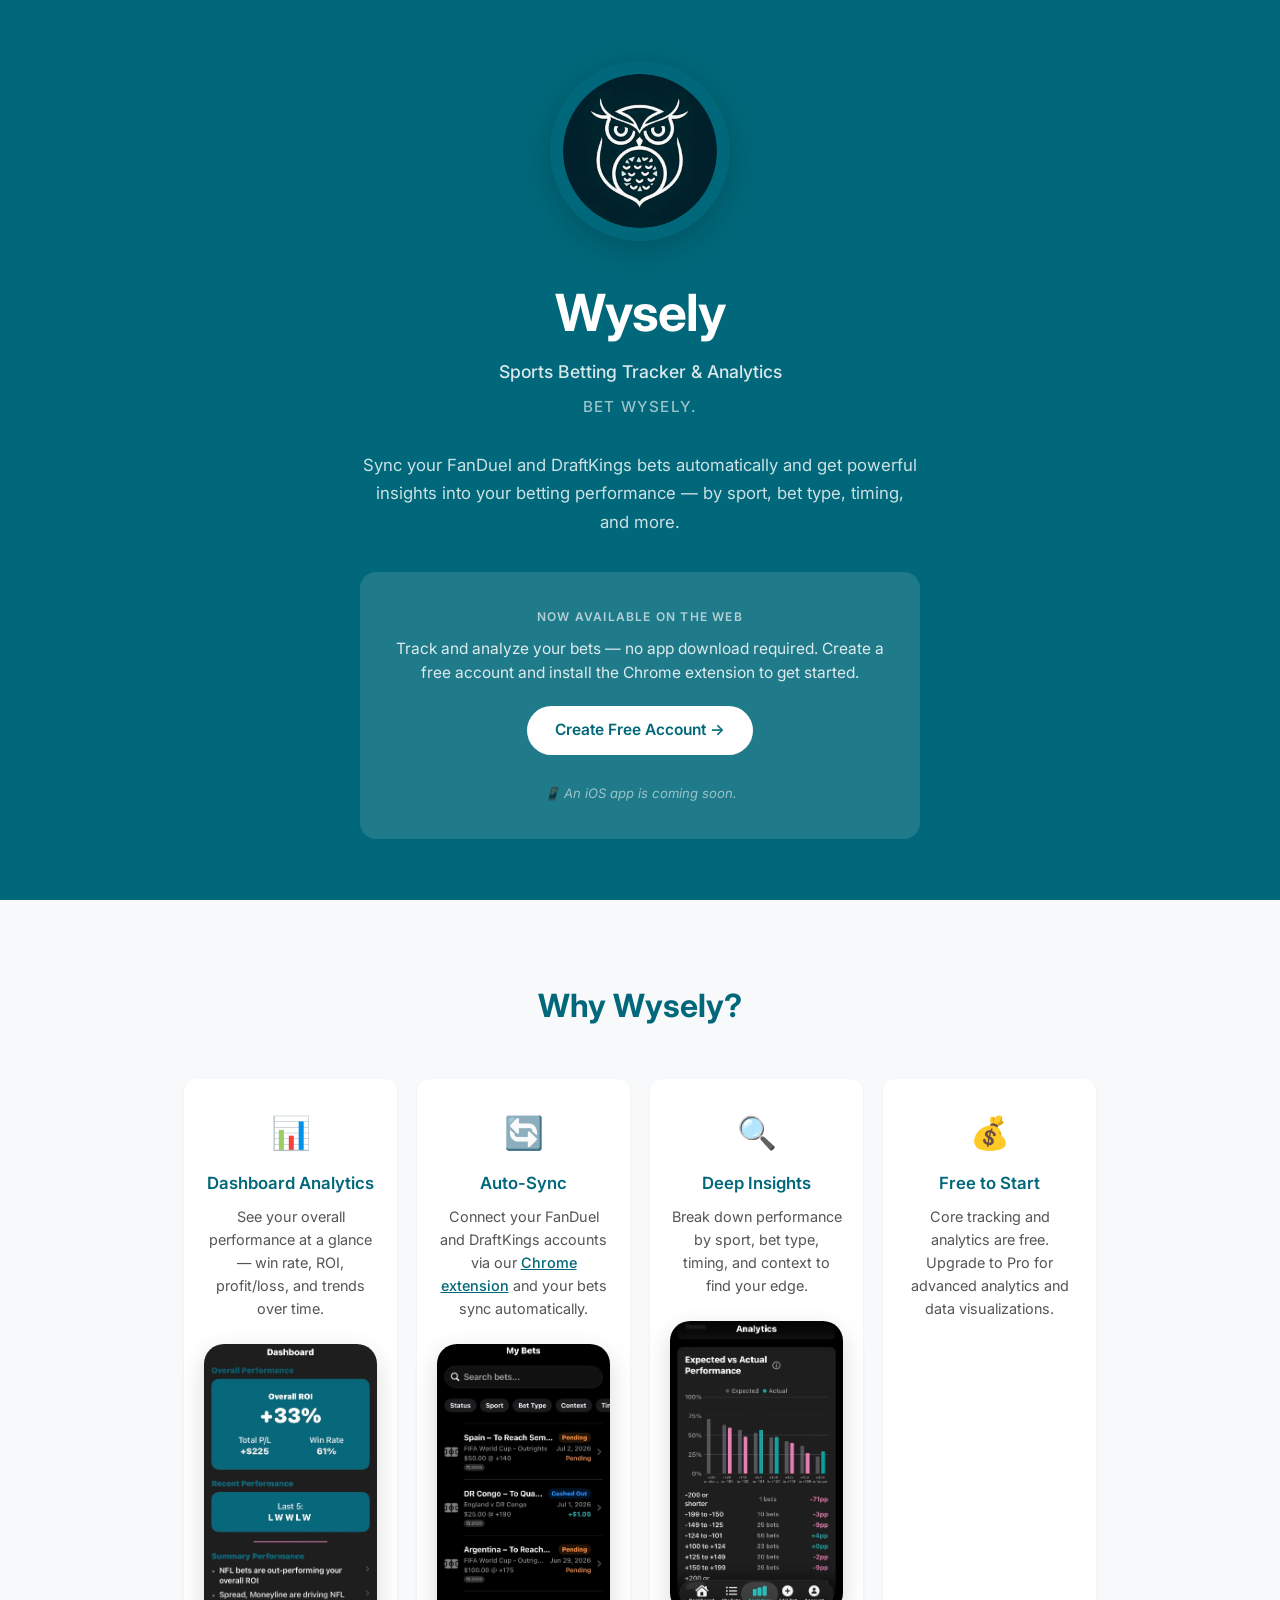
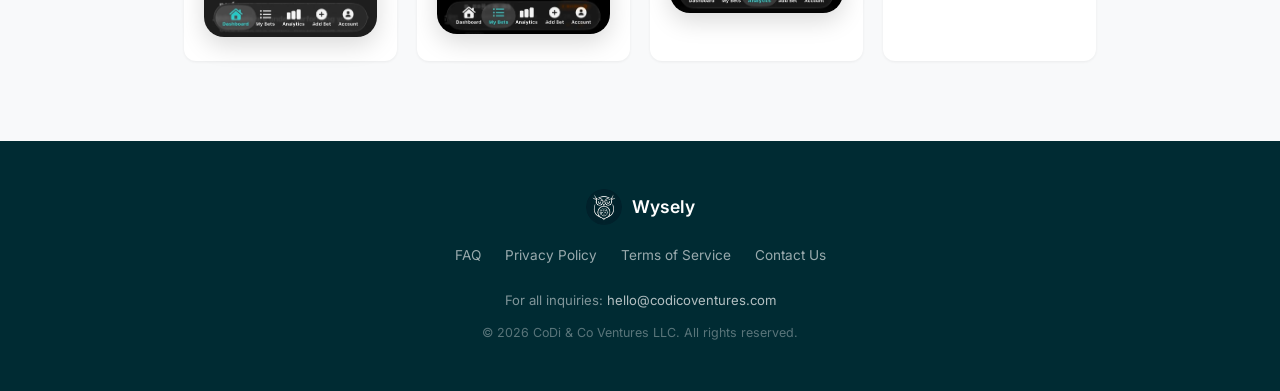
==== index.html @ b19c9637 "Restructure feature cards to 4-column layout with screenshots inside Cards now run in a single row; " ====
<!DOCTYPE html>
<html lang="en">
<head>
  <meta charset="UTF-8">
  <meta name="viewport" content="width=device-width, initial-scale=1.0">
  <title>Wysely — Sports Betting Tracker & Analytics | FanDuel & DraftKings</title>
  <meta name="description" content="Wysely is a free sports betting tracker that syncs your FanDuel and DraftKings bets automatically. Track your ROI, win rate, and profit/loss across every sport and bet type.">
  <meta property="og:title" content="Wysely — Sports Betting Tracker & Analytics" />
  <meta property="og:description" content="Sync your FanDuel and DraftKings bets automatically. Track ROI, win rate, and profit/loss by sport, bet type, and more. Free to start." />
  <meta property="og:image" content="https://wyse-ly.com/assets/wysely-logo.png" />
  <meta property="og:url" content="https://wyse-ly.com" />
  <meta property="og:type" content="website" />
  <meta name="twitter:card" content="summary" />
  <meta name="twitter:title" content="Wysely — Sports Betting Tracker & Analytics" />
  <meta name="twitter:description" content="Sync your FanDuel and DraftKings bets automatically. Track ROI, win rate, and profit/loss. Free to start." />
  <link rel="canonical" href="https://wyse-ly.com/" />
  <link rel="sitemap" type="application/xml" href="/sitemap.xml" />
  <meta name="google-site-verification" content="86moLbyBfmoHZeseK3EmsTFVBHVBsqtJ18O_BdA065E" />
  <link rel="stylesheet" href="styles.css">
  <link rel="icon" type="image/png" href="assets/wysely-logo.png">
  <link rel="preconnect" href="https://fonts.googleapis.com">
  <link rel="preconnect" href="https://fonts.gstatic.com" crossorigin>
  <link href="https://fonts.googleapis.com/css2?family=Inter:wght@400;500;600;700&display=swap" rel="stylesheet">
</head>
<body>

  <!-- Hero Section -->
  <section class="hero">
    <div class="hero-content">
      <img src="assets/wysely-logo.png" alt="Wysely Logo" class="logo">
      <h1>Wysely</h1>
      <p class="subtitle">Sports Betting Tracker & Analytics</p>
      <p class="tagline">Bet Wysely.</p>

      <p class="description">
        Sync your FanDuel and DraftKings bets automatically and get powerful insights
        into your betting performance — by sport, bet type, timing, and more.
      </p>

      <div class="hero-cta-block">
        <p class="hero-cta-eyebrow">Now Available on the Web</p>
        <p class="hero-cta-desc">Track and analyze your bets — no app download required. Create a free account and install the Chrome extension to get started.</p>
        <a href="https://app.wyse-ly.com/signup" class="hero-cta-btn">Create Free Account →</a>
        <p class="hero-ios-text">&#x1F4F1; An iOS app is coming soon.</p>
      </div>
    </div>
  </section>

  <!-- Features Section -->
  <section class="features">
    <div class="container">
      <h2>Why Wysely?</h2>
      <div class="features-grid">
        <div class="feature-card">
          <div class="feature-icon">&#x1F4CA;</div>
          <h3>Dashboard Analytics</h3>
          <p>See your overall performance at a glance — win rate, ROI, profit/loss, and trends over time.</p>
          <img src="assets/screenshot-dashboard.webp" alt="Wysely Dashboard showing Overall ROI, Total P/L, Win Rate, and Summary Performance insights" loading="lazy" class="feature-screenshot" />
        </div>
        <div class="feature-card">
          <div class="feature-icon">&#x1F504;</div>
          <h3>Auto-Sync</h3>
          <p>Connect your FanDuel and DraftKings accounts via our <a href="install.html" style="color: #00687A; font-weight: 500;">Chrome extension</a> and your bets sync automatically.</p>
          <img src="assets/screenshot-my-bets.webp" alt="Wysely My Bets view showing synced bets with status, odds, sport, and profit/loss" loading="lazy" class="feature-screenshot" />
        </div>
        <div class="feature-card">
          <div class="feature-icon">&#x1F50D;</div>
          <h3>Deep Insights</h3>
          <p>Break down performance by sport, bet type, timing, and context to find your edge.</p>
          <img src="assets/screenshot-analytics.webp" alt="Wysely Analytics showing Expected vs Actual Performance chart broken down by odds range" loading="lazy" class="feature-screenshot" />
        </div>
        <div class="feature-card">
          <div class="feature-icon">&#x1F4B0;</div>
          <h3>Free to Start</h3>
          <p>Core tracking and analytics are free. Upgrade to Pro for advanced analytics and data visualizations.</p>
        </div>
      </div>
    </div>
  </section>

  <!-- Footer -->
  <footer>
    <div class="container">
      <div class="footer-content">
        <div class="footer-brand">
          <img src="assets/wysely-logo.png" alt="Wysely" class="footer-logo">
          <span class="footer-name">Wysely</span>
        </div>
        <div class="footer-links">
          <a href="faq.html">FAQ</a>
          <a href="privacy.html">Privacy Policy</a>
          <a href="terms.html">Terms of Service</a>
          <a href="mailto:hello@codicoventures.com">Contact Us</a>
        </div>
        <p class="contact-info">For all inquiries: <a href="mailto:hello@codicoventures.com">hello@codicoventures.com</a></p>
        <p class="copyright">&copy; 2026 CoDi & Co Ventures LLC. All rights reserved.</p>
      </div>
    </div>
  </footer>

</body>
</html>
---- styles.css ----
/* ─── Reset & Base ─── */
*, *::before, *::after {
  margin: 0;
  padding: 0;
  box-sizing: border-box;
}

html {
  scroll-behavior: smooth;
}

body {
  font-family: 'Inter', -apple-system, BlinkMacSystemFont, 'Segoe UI', sans-serif;
  color: #1a1a1a;
  line-height: 1.6;
  -webkit-font-smoothing: antialiased;
}

/* ─── Layout ─── */
.container {
  max-width: 960px;
  margin: 0 auto;
  padding: 0 24px;
}

/* ─── Hero ─── */
.hero {
  background-color: #00687A;
  min-height: 100vh;
  display: flex;
  align-items: center;
  justify-content: center;
  text-align: center;
  padding: 60px 24px;
}

.hero-content {
  max-width: 560px;
}

.logo {
  width: 180px;
  height: 180px;
  border-radius: 50%;
  margin-bottom: 24px;
  box-shadow: 0 8px 32px rgba(0, 0, 0, 0.2);
  object-fit: contain;
  background-color: #00687A;
  padding: 13px;
}

.hero h1 {
  font-size: 3.2rem;
  font-weight: 700;
  color: #fff;
  letter-spacing: -0.02em;
  margin-bottom: 4px;
}

.subtitle {
  font-size: 1.1rem;
  font-weight: 500;
  color: rgba(255, 255, 255, 0.85);
  margin-bottom: 8px;
}

.tagline {
  font-size: 0.95rem;
  font-weight: 500;
  color: rgba(255, 255, 255, 0.6);
  letter-spacing: 0.08em;
  text-transform: uppercase;
  margin-bottom: 32px;
}

.description {
  font-size: 1.05rem;
  color: rgba(255, 255, 255, 0.8);
  line-height: 1.7;
  margin-bottom: 36px;
}

/* ─── CTA ─── */
.cta-buttons {
  margin-bottom: 12px;
}

/* ─── Hero Web App CTA ─── */
.hero-cta-block {
  background-color: rgba(255, 255, 255, 0.12);
  border-radius: 16px;
  padding: 35px 32px;
  margin-bottom: 0;
}

.hero-cta-eyebrow {
  font-size: 0.75rem;
  font-weight: 600;
  letter-spacing: 0.1em;
  text-transform: uppercase;
  color: rgba(255, 255, 255, 0.65);
  margin-bottom: 10px;
}

.hero-cta-desc {
  font-size: 0.97rem;
  color: rgba(255, 255, 255, 0.85);
  line-height: 1.6;
  margin-bottom: 20px;
}

.hero-cta-btn {
  display: inline-block;
  background-color: #fff;
  color: #00687A;
  font-weight: 600;
  font-size: 0.97rem;
  padding: 12px 28px;
  border-radius: 50px;
  text-decoration: none;
  transition: opacity 0.2s ease, transform 0.2s ease;
}

.hero-cta-btn:hover {
  opacity: 0.9;
  transform: scale(1.02);
}

.hero-ios-text {
  font-size: 0.82rem;
  color: rgba(255, 255, 255, 0.55);
  font-style: italic;
  margin-top: 28px;
}

/* ─── Features ─── */
.features {
  padding: 80px 24px;
  background-color: #f8f9fa;
}

.features h2 {
  text-align: center;
  font-size: 2rem;
  font-weight: 700;
  color: #00687A;
  margin-bottom: 48px;
}

.features-grid {
  display: grid;
  grid-template-columns: repeat(4, 1fr);
  gap: 20px;
  max-width: 1100px;
  margin: 0 auto;
}

.feature-card {
  background: #fff;
  padding: 28px 20px 24px;
  border-radius: 12px;
  box-shadow: 0 1px 3px rgba(0, 0, 0, 0.06);
  transition: box-shadow 0.2s ease, transform 0.2s ease;
  display: flex;
  flex-direction: column;
  align-items: center;
  text-align: center;
}

.feature-card:hover {
  box-shadow: 0 4px 16px rgba(0, 0, 0, 0.1);
  transform: translateY(-2px);
}

.feature-icon {
  font-size: 2rem;
  margin-bottom: 12px;
}

.feature-card h3 {
  font-size: 1.05rem;
  font-weight: 600;
  color: #00687A;
  margin-bottom: 8px;
}

.feature-card p {
  font-size: 0.9rem;
  color: #555;
  line-height: 1.6;
}

.feature-screenshot {
  width: 100%;
  max-width: 180px;
  border-radius: 20px;
  box-shadow: 0 8px 24px rgba(0, 0, 0, 0.15);
  margin-top: 24px;
}

@media (max-width: 900px) {
  .features-grid {
    grid-template-columns: repeat(2, 1fr);
  }
}

@media (max-width: 500px) {
  .features-grid {
    grid-template-columns: 1fr;
  }
}

/* ─── Waitlist Teaser ─── */
.waitlist-teaser {
  background-color: #002b33;
  padding: 72px 24px;
  text-align: center;
}

.waitlist-teaser-content {
  max-width: 560px;
  margin: 0 auto;
}

.waitlist-eyebrow {
  font-size: 0.75rem;
  font-weight: 600;
  letter-spacing: 0.1em;
  text-transform: uppercase;
  color: #00687A;
  margin-bottom: 12px;
}

.waitlist-teaser h2 {
  font-size: 2rem;
  font-weight: 700;
  color: #fff;
  margin-bottom: 16px;
  letter-spacing: -0.02em;
}

.waitlist-teaser p {
  font-size: 0.95rem;
  color: rgba(255, 255, 255, 0.65);
  line-height: 1.7;
  margin-bottom: 28px;
}

.waitlist-cta-btn {
  display: inline-block;
  background-color: #00687A;
  color: #fff;
  font-size: 0.95rem;
  font-weight: 600;
  padding: 13px 32px;
  border-radius: 10px;
  text-decoration: none;
  transition: background-color 0.2s ease, transform 0.2s ease;
}

.waitlist-cta-btn:hover {
  background-color: #005264;
  transform: scale(1.03);
}

@media (max-width: 640px) {
  .waitlist-teaser h2 {
    font-size: 1.6rem;
  }
}

/* ─── Footer ─── */
footer {
  background-color: #002b33;
  color: rgba(255, 255, 255, 0.7);
  padding: 48px 24px;
}

.footer-content {
  text-align: center;
}

.footer-brand {
  display: flex;
  align-items: center;
  justify-content: center;
  gap: 10px;
  margin-bottom: 20px;
}

.footer-logo {
  width: 36px;
  height: 36px;
  border-radius: 50%;
}

.footer-name {
  font-size: 1.1rem;
  font-weight: 600;
  color: #fff;
}

.footer-links {
  display: flex;
  justify-content: center;
  gap: 24px;
  margin-bottom: 24px;
  flex-wrap: wrap;
}

.footer-links a {
  color: rgba(255, 255, 255, 0.6);
  text-decoration: none;
  font-size: 0.85rem;
  transition: color 0.2s ease;
}

.footer-links a:hover {
  color: #fff;
}

.contact-info {
  font-size: 0.82rem;
  color: rgba(255, 255, 255, 0.5);
  margin-bottom: 12px;
}

.contact-info a {
  color: rgba(255, 255, 255, 0.7);
  text-decoration: none;
  transition: color 0.2s ease;
}

.contact-info a:hover {
  color: #fff;
}

.copyright {
  font-size: 0.78rem;
  color: rgba(255, 255, 255, 0.35);
}

/* ─── Legal Pages ─── */
.legal-page {
  max-width: 720px;
  margin: 0 auto;
  padding: 48px 24px 80px;
}

.legal-header {
  background-color: #00687A;
  padding: 32px 24px;
  text-align: center;
}

.legal-header a {
  color: rgba(255, 255, 255, 0.7);
  text-decoration: none;
  font-size: 0.85rem;
}

.legal-header a:hover {
  color: #fff;
}

.legal-header h1 {
  color: #fff;
  font-size: 1.8rem;
  margin-top: 12px;
}

.legal-page .last-updated {
  font-size: 0.8rem;
  color: #888;
  margin-bottom: 32px;
}

.legal-page h2 {
  font-size: 1.05rem;
  font-weight: 600;
  color: #00687A;
  margin-top: 28px;
  margin-bottom: 8px;
}

.legal-page p,
.legal-page ul {
  font-size: 0.9rem;
  color: #555;
  line-height: 1.7;
  margin-bottom: 12px;
}

.legal-page ul {
  padding-left: 20px;
}

.legal-page li {
  margin-bottom: 6px;
}

/* ─── Install Page ─── */
.install-page {
  max-width: 720px;
  margin: 0 auto;
  padding: 48px 24px 80px;
}

.install-intro {
  font-size: 1.05rem;
  color: #555;
  line-height: 1.7;
  margin-bottom: 36px;
  text-align: center;
}

.install-download {
  text-align: center;
  margin-bottom: 48px;
}

.download-btn {
  display: inline-block;
  background-color: #00687A;
  color: #fff;
  font-size: 1.05rem;
  font-weight: 600;
  padding: 14px 36px;
  border-radius: 10px;
  text-decoration: none;
  transition: background-color 0.2s ease, transform 0.2s ease;
}

.download-btn:hover {
  background-color: #005264;
  transform: scale(1.03);
}

.download-meta {
  font-size: 0.78rem;
  color: #999;
  margin-top: 10px;
}

.install-page h2 {
  font-size: 1.3rem;
  font-weight: 700;
  color: #00687A;
  margin-bottom: 24px;
  margin-top: 48px;
}

.install-steps {
  display: flex;
  flex-direction: column;
  gap: 0;
}

.install-step {
  display: flex;
  align-items: flex-start;
  gap: 16px;
  padding: 20px 0;
  border-bottom: 1px solid #eee;
}

.install-step:last-child {
  border-bottom: none;
}

.step-number {
  width: 32px;
  height: 32px;
  min-width: 32px;
  background-color: #00687A;
  color: #fff;
  font-size: 0.85rem;
  font-weight: 700;
  border-radius: 50%;
  display: flex;
  align-items: center;
  justify-content: center;
  margin-top: 2px;
}

.step-content h3 {
  font-size: 0.95rem;
  font-weight: 600;
  color: #1a1a1a;
  margin-bottom: 4px;
}

.step-content p {
  font-size: 0.88rem;
  color: #555;
  line-height: 1.6;
}

.step-content code {
  background-color: #f0f0f0;
  padding: 2px 6px;
  border-radius: 4px;
  font-size: 0.82rem;
  color: #00687A;
}

.faq-item {
  margin-bottom: 24px;
}

.faq-item h3 {
  font-size: 0.95rem;
  font-weight: 600;
  color: #1a1a1a;
  margin-bottom: 4px;
}

.faq-item p {
  font-size: 0.88rem;
  color: #555;
  line-height: 1.6;
}

/* ─── Responsive ─── */
@media (max-width: 640px) {
  .hero h1 {
    font-size: 2.4rem;
  }

  .subtitle {
    font-size: 1rem;
  }

  .description {
    font-size: 0.95rem;
  }

  .features-grid {
    grid-template-columns: 1fr;
  }

  .features h2 {
    font-size: 1.6rem;
  }

  .footer-links {
    flex-direction: column;
    gap: 12px;
  }
}
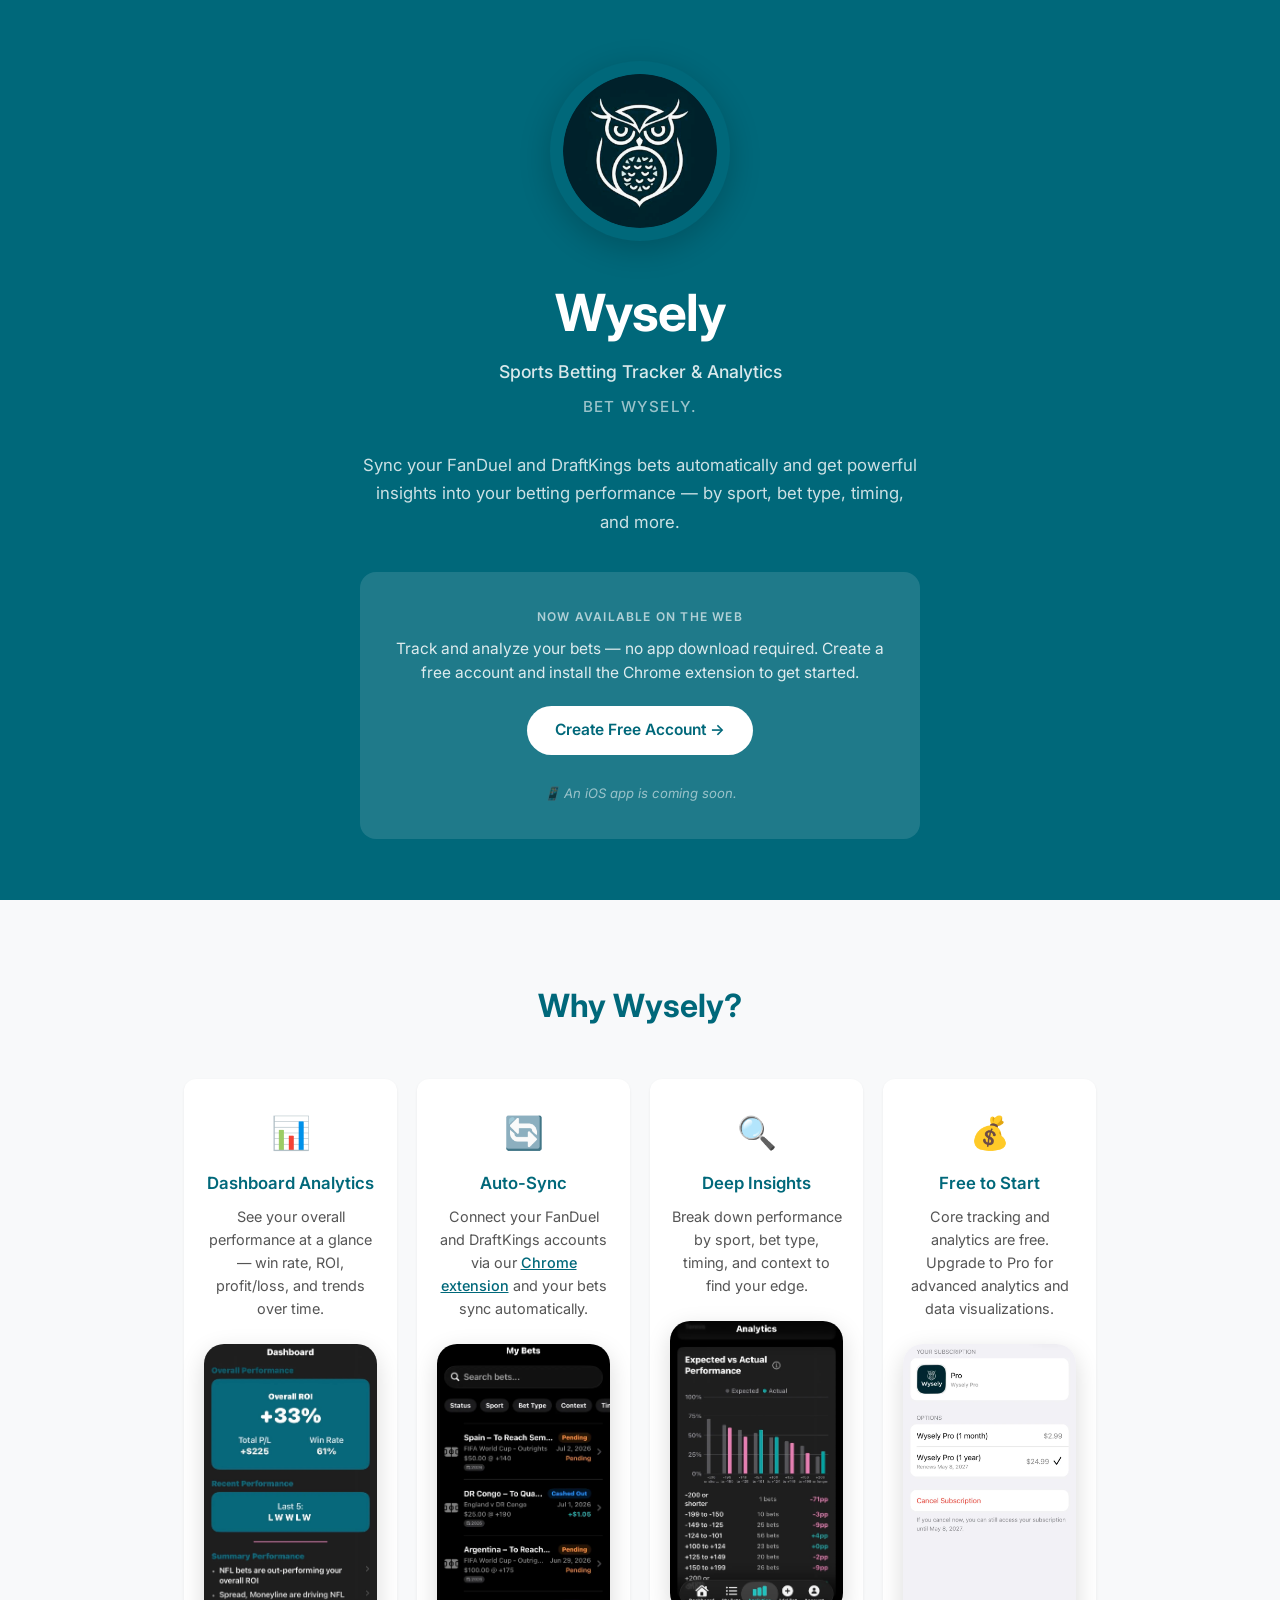
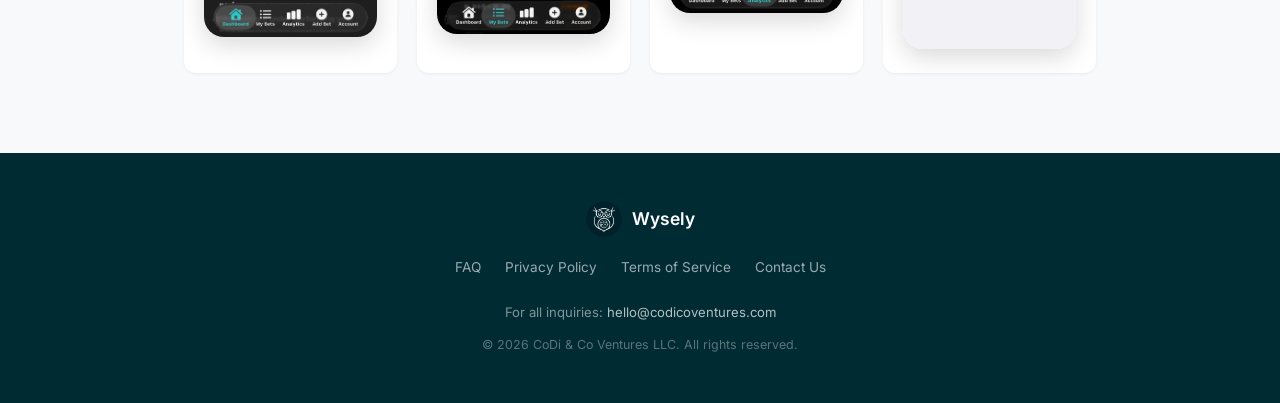
==== commit 1a3ad8e2: "Add Free to Start screenshot to fourth feature card Co-Authored-By: Claude Sonnet 4.6 <noreply@anthr" ====
--- a/index.html
+++ b/index.html
@@ -73,6 +73,7 @@
           <div class="feature-icon">&#x1F4B0;</div>
           <h3>Free to Start</h3>
           <p>Core tracking and analytics are free. Upgrade to Pro for advanced analytics and data visualizations.</p>
+          <img src="assets/screenshot-free-to-start.webp" alt="Wysely Pro subscription options showing monthly and annual plans" loading="lazy" class="feature-screenshot" />
         </div>
       </div>
     </div>
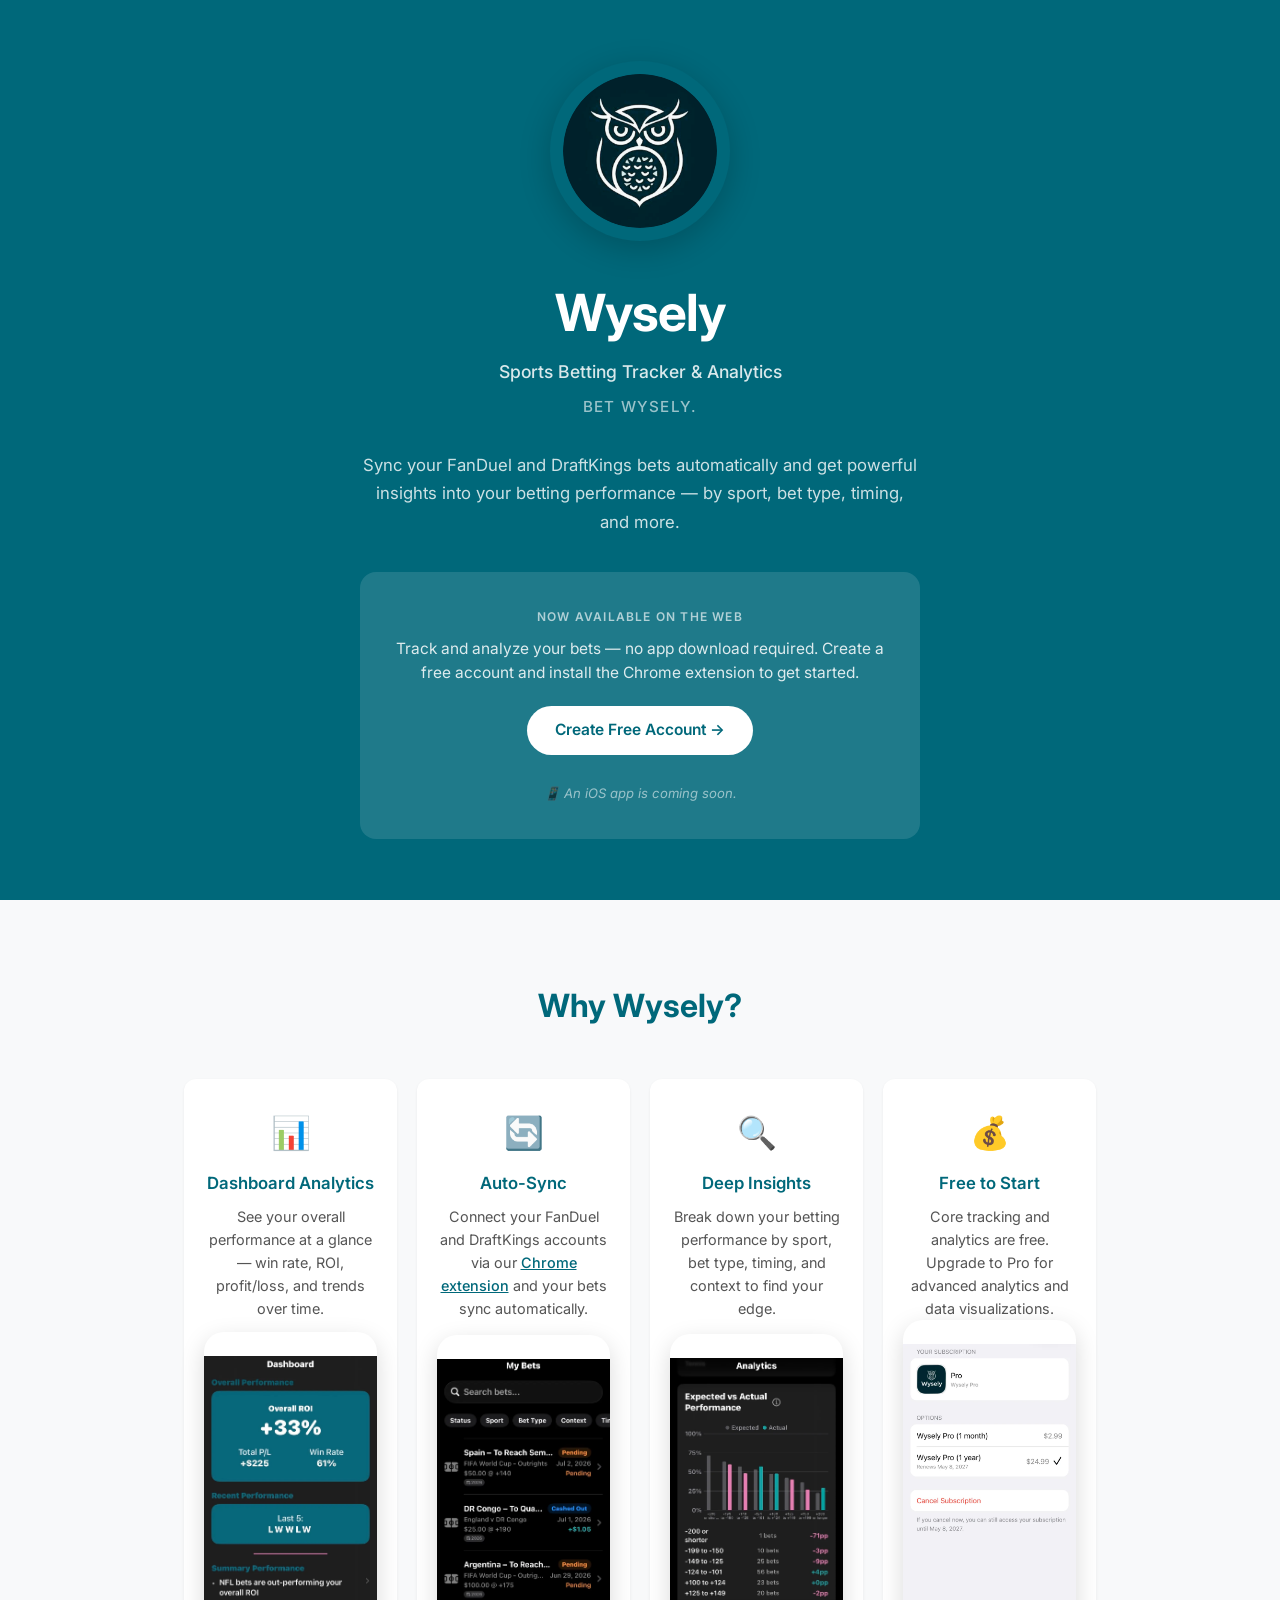
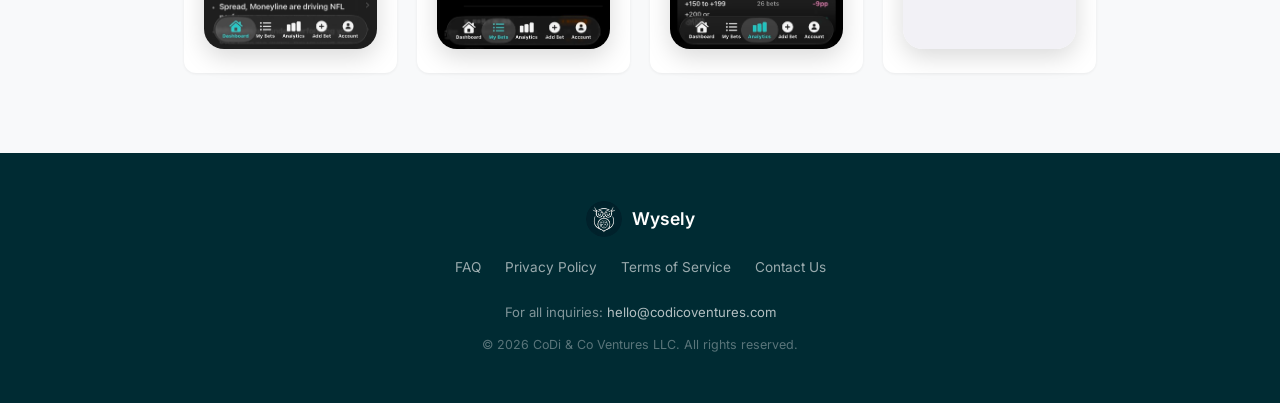
==== commit 31c8007c: "Expand Deep Insights description to improve screenshot alignment Co-Authored-By: Claude Sonnet 4.6 <" ====
--- a/index.html
+++ b/index.html
@@ -66,7 +66,7 @@
         <div class="feature-card">
           <div class="feature-icon">&#x1F50D;</div>
           <h3>Deep Insights</h3>
-          <p>Break down performance by sport, bet type, timing, and context to find your edge.</p>
+          <p>Break down your betting performance by sport, bet type, timing, and context to find your edge.</p>
           <img src="assets/screenshot-analytics.webp" alt="Wysely Analytics showing Expected vs Actual Performance chart broken down by odds range" loading="lazy" class="feature-screenshot" />
         </div>
         <div class="feature-card">
--- a/styles.css
+++ b/styles.css
@@ -188,6 +188,7 @@
   font-size: 0.9rem;
   color: #555;
   line-height: 1.6;
+  min-height: 5em;
 }
 
 .feature-screenshot {
@@ -195,7 +196,8 @@
   max-width: 180px;
   border-radius: 20px;
   box-shadow: 0 8px 24px rgba(0, 0, 0, 0.15);
-  margin-top: 24px;
+  margin-top: auto;
+  padding-top: 24px;
 }
 
 @media (max-width: 900px) {
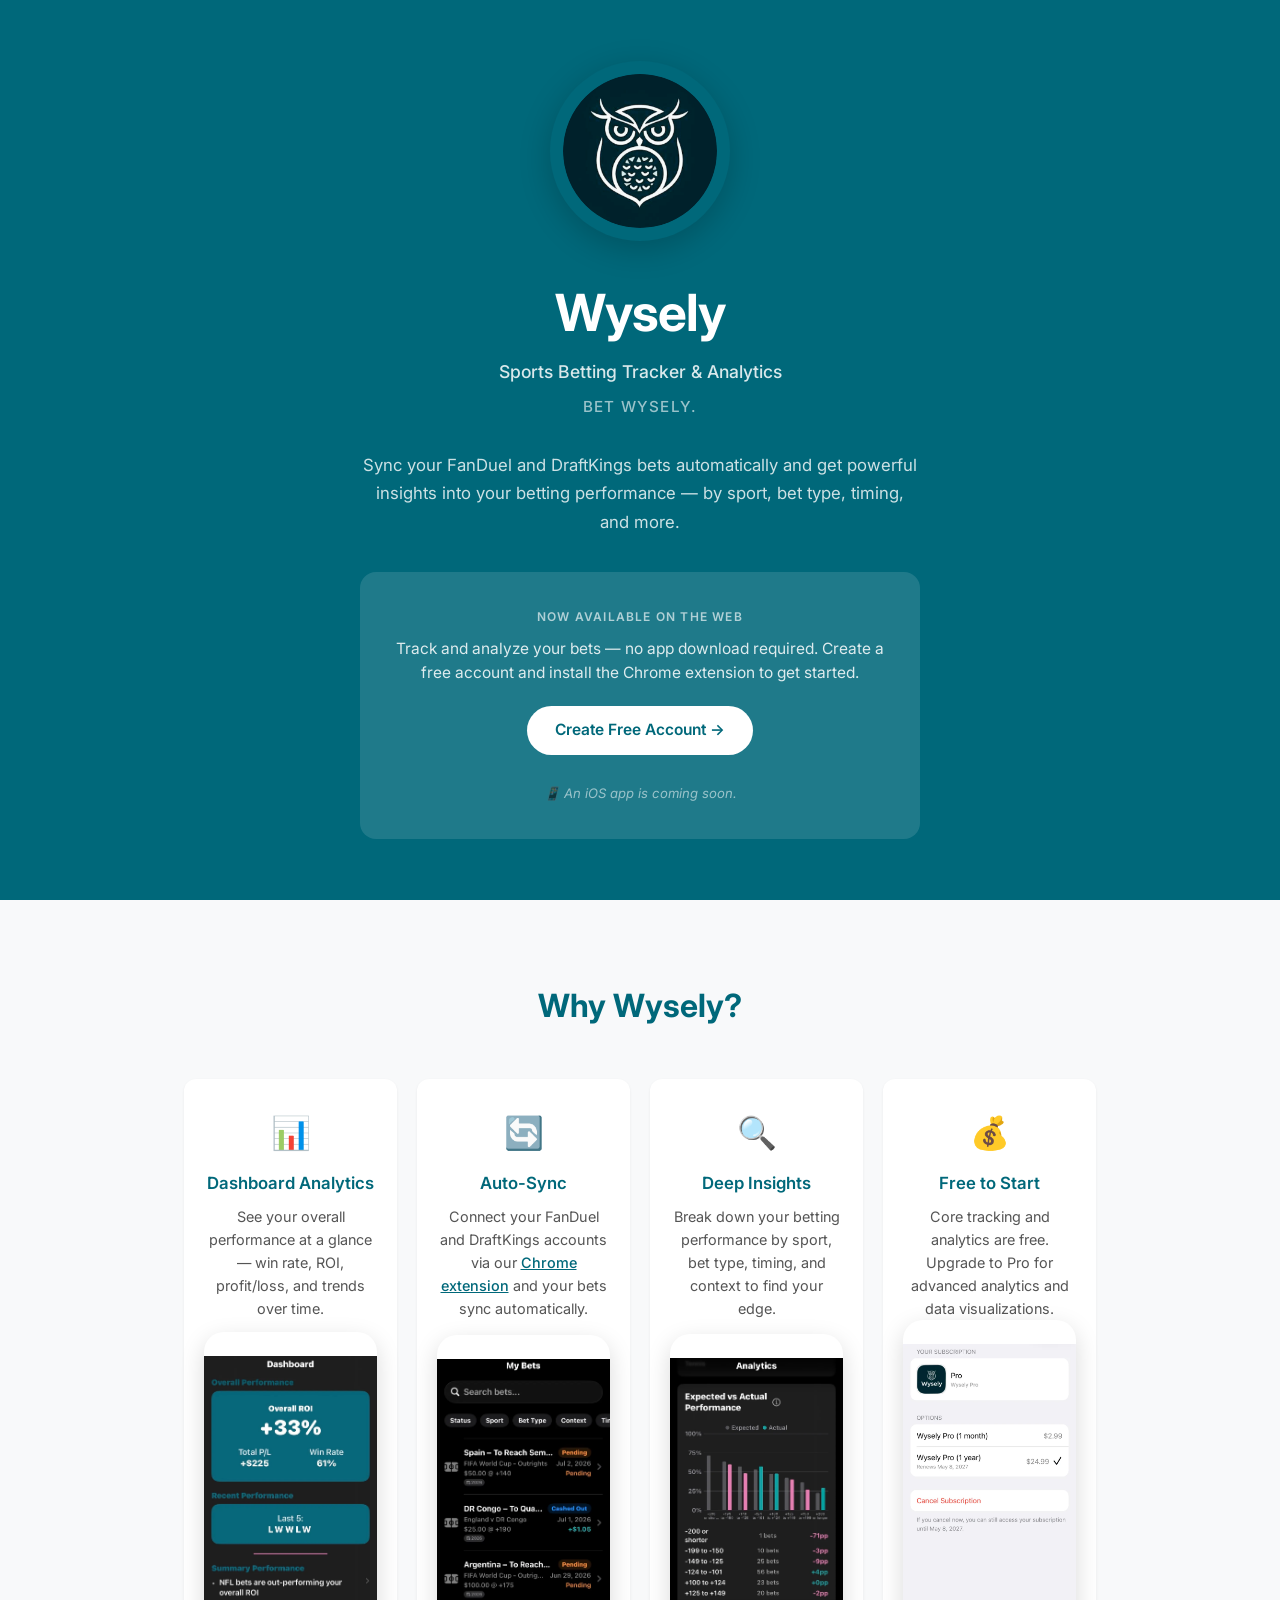
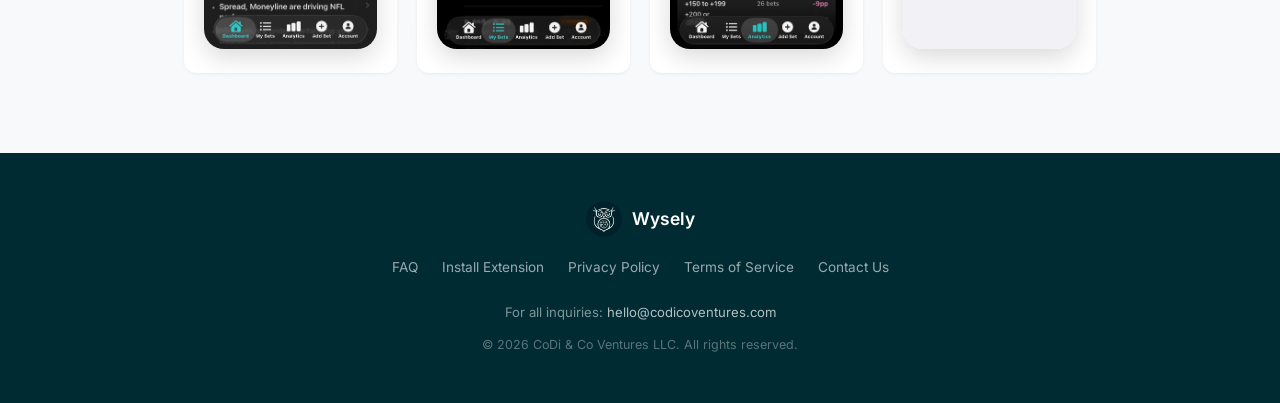
==== commit 502e1b3f: "Improve extension update instructions, add FAQ to install footer, add Install Extension to main foot" ====
--- a/index.html
+++ b/index.html
@@ -89,6 +89,7 @@
         </div>
         <div class="footer-links">
           <a href="faq.html">FAQ</a>
+          <a href="install.html">Install Extension</a>
           <a href="privacy.html">Privacy Policy</a>
           <a href="terms.html">Terms of Service</a>
           <a href="mailto:hello@codicoventures.com">Contact Us</a>
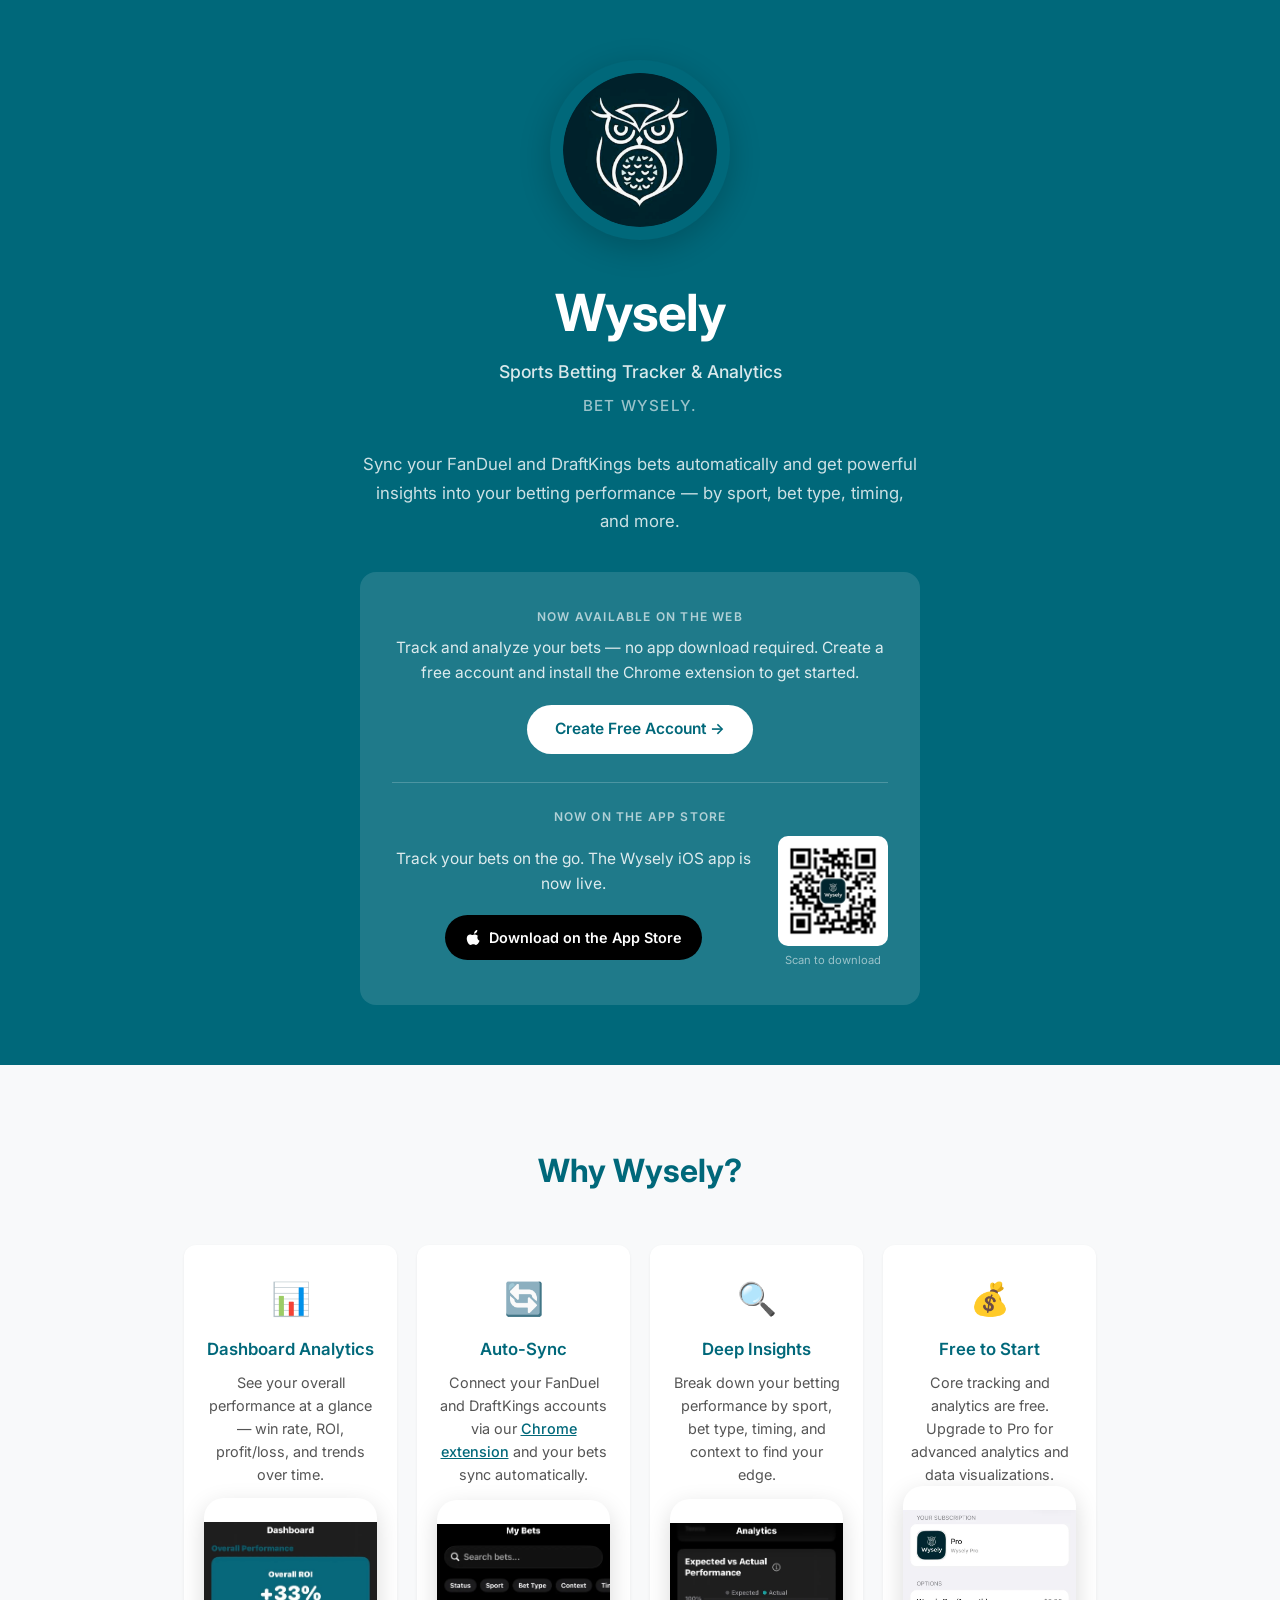
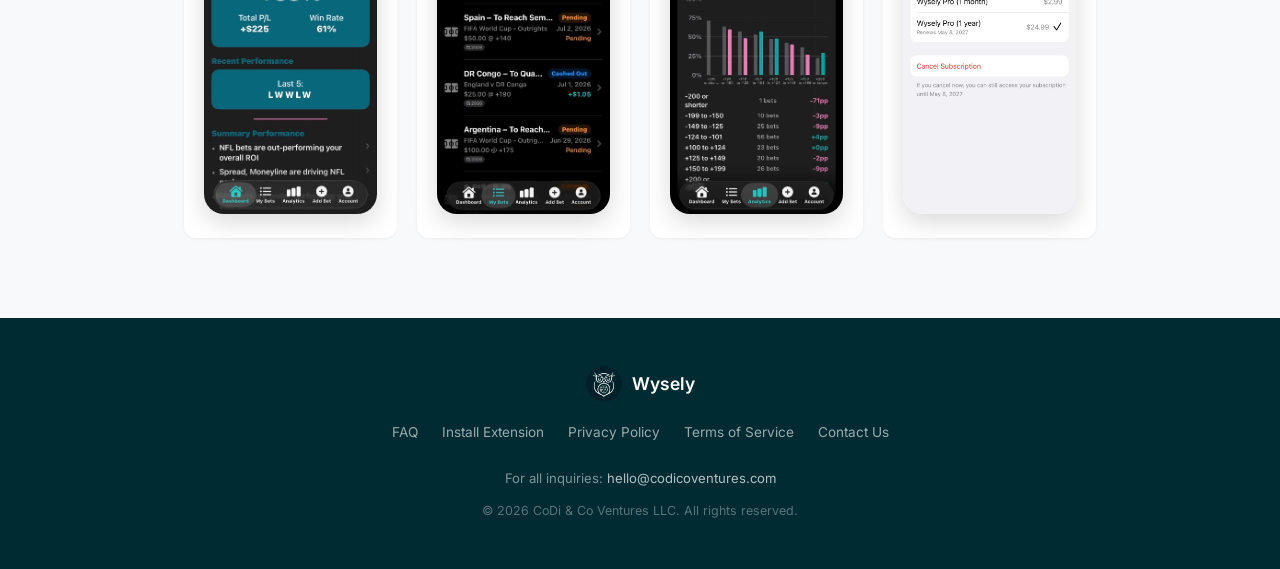
==== commit 7855bd2b: "Add iOS App Store launch section to homepage Replace "coming soon" iOS placeholder with live App Sto" ====
--- a/index.html
+++ b/index.html
@@ -41,7 +41,26 @@
         <p class="hero-cta-eyebrow">Now Available on the Web</p>
         <p class="hero-cta-desc">Track and analyze your bets — no app download required. Create a free account and install the Chrome extension to get started.</p>
         <a href="https://app.wyse-ly.com/signup" class="hero-cta-btn">Create Free Account →</a>
-        <p class="hero-ios-text">&#x1F4F1; An iOS app is coming soon.</p>
+
+        <hr class="hero-divider">
+
+        <p class="hero-cta-eyebrow" style="margin-top: 0;">Now on the App Store</p>
+        <div class="hero-ios-block">
+          <div class="hero-ios-text-col">
+            <p class="hero-cta-desc" style="margin-bottom: 18px;">Track your bets on the go. The Wysely iOS app is now live.</p>
+            <a href="https://apps.apple.com/us/app/wysely-bet-tracker/id6762209954?itscg=30200&itsct=apps_box_link&mttnsubad=6762209954"
+               class="hero-appstore-btn" target="_blank" rel="noopener">
+              <svg viewBox="0 0 814 1000" width="16" height="16" fill="currentColor" aria-hidden="true">
+                <path d="M788.1 340.9c-5.8 4.5-108.2 62.2-108.2 190.5 0 148.4 130.3 200.9 134.2 202.2-.6 3.2-20.7 71.9-68.7 141.9-42.8 61.6-87.5 123.1-155.5 123.1s-85.5-39.5-164-39.5c-76 0-103.7 40.8-165.9 40.8s-105-42.2-150.3-109.2c-51.5-71.9-93.6-185.5-93.6-294.2 0-166.6 107.8-254.5 214.3-254.5 56.4 0 103.4 37.6 138.7 37.6 33.5 0 86.3-39.5 151.4-39.5 22.3 0 108.4 2 166 76.8zm-162.3-120.1c31.1-36.9 53.1-88.1 53.1-139.3 0-7.1-.6-14.3-1.9-20.1-50.6 1.9-110.8 33.7-147.1 75.8-28.5 32.4-55.1 83.6-55.1 135.5 0 7.8 1.3 15.6 1.9 18.1 3.2.6 8.4 1.3 13.6 1.3 45.4 0 102.5-30.4 135.5-71.3z"/>
+              </svg>
+              Download on the App Store
+            </a>
+          </div>
+          <div class="hero-qr-col">
+            <img src="assets/qr-code-app-store.png" alt="Scan to download Wysely on the App Store" class="hero-qr-code">
+            <p class="hero-qr-caption">Scan to download</p>
+          </div>
+        </div>
       </div>
     </div>
   </section>
--- a/styles.css
+++ b/styles.css
@@ -126,11 +126,59 @@
   transform: scale(1.02);
 }
 
-.hero-ios-text {
-  font-size: 0.82rem;
+.hero-divider {
+  border: none;
+  border-top: 1px solid rgba(255, 255, 255, 0.2);
+  margin: 28px 0 24px;
+}
+
+.hero-ios-block {
+  display: flex;
+  align-items: center;
+  gap: 24px;
+}
+
+.hero-ios-text-col {
+  flex: 1;
+}
+
+.hero-appstore-btn {
+  display: inline-flex;
+  align-items: center;
+  gap: 8px;
+  background-color: #000;
+  color: #fff;
+  font-weight: 600;
+  font-size: 0.9rem;
+  padding: 11px 20px;
+  border-radius: 50px;
+  text-decoration: none;
+  transition: opacity 0.2s ease, transform 0.2s ease;
+}
+
+.hero-appstore-btn:hover {
+  opacity: 0.85;
+  transform: scale(1.02);
+}
+
+.hero-qr-col {
+  text-align: center;
+  flex-shrink: 0;
+}
+
+.hero-qr-code {
+  width: 110px;
+  height: 110px;
+  border-radius: 10px;
+  background: #fff;
+  padding: 6px;
+  display: block;
+}
+
+.hero-qr-caption {
+  font-size: 0.7rem;
   color: rgba(255, 255, 255, 0.55);
-  font-style: italic;
-  margin-top: 28px;
+  margin-top: 6px;
 }
 
 /* ─── Features ─── */
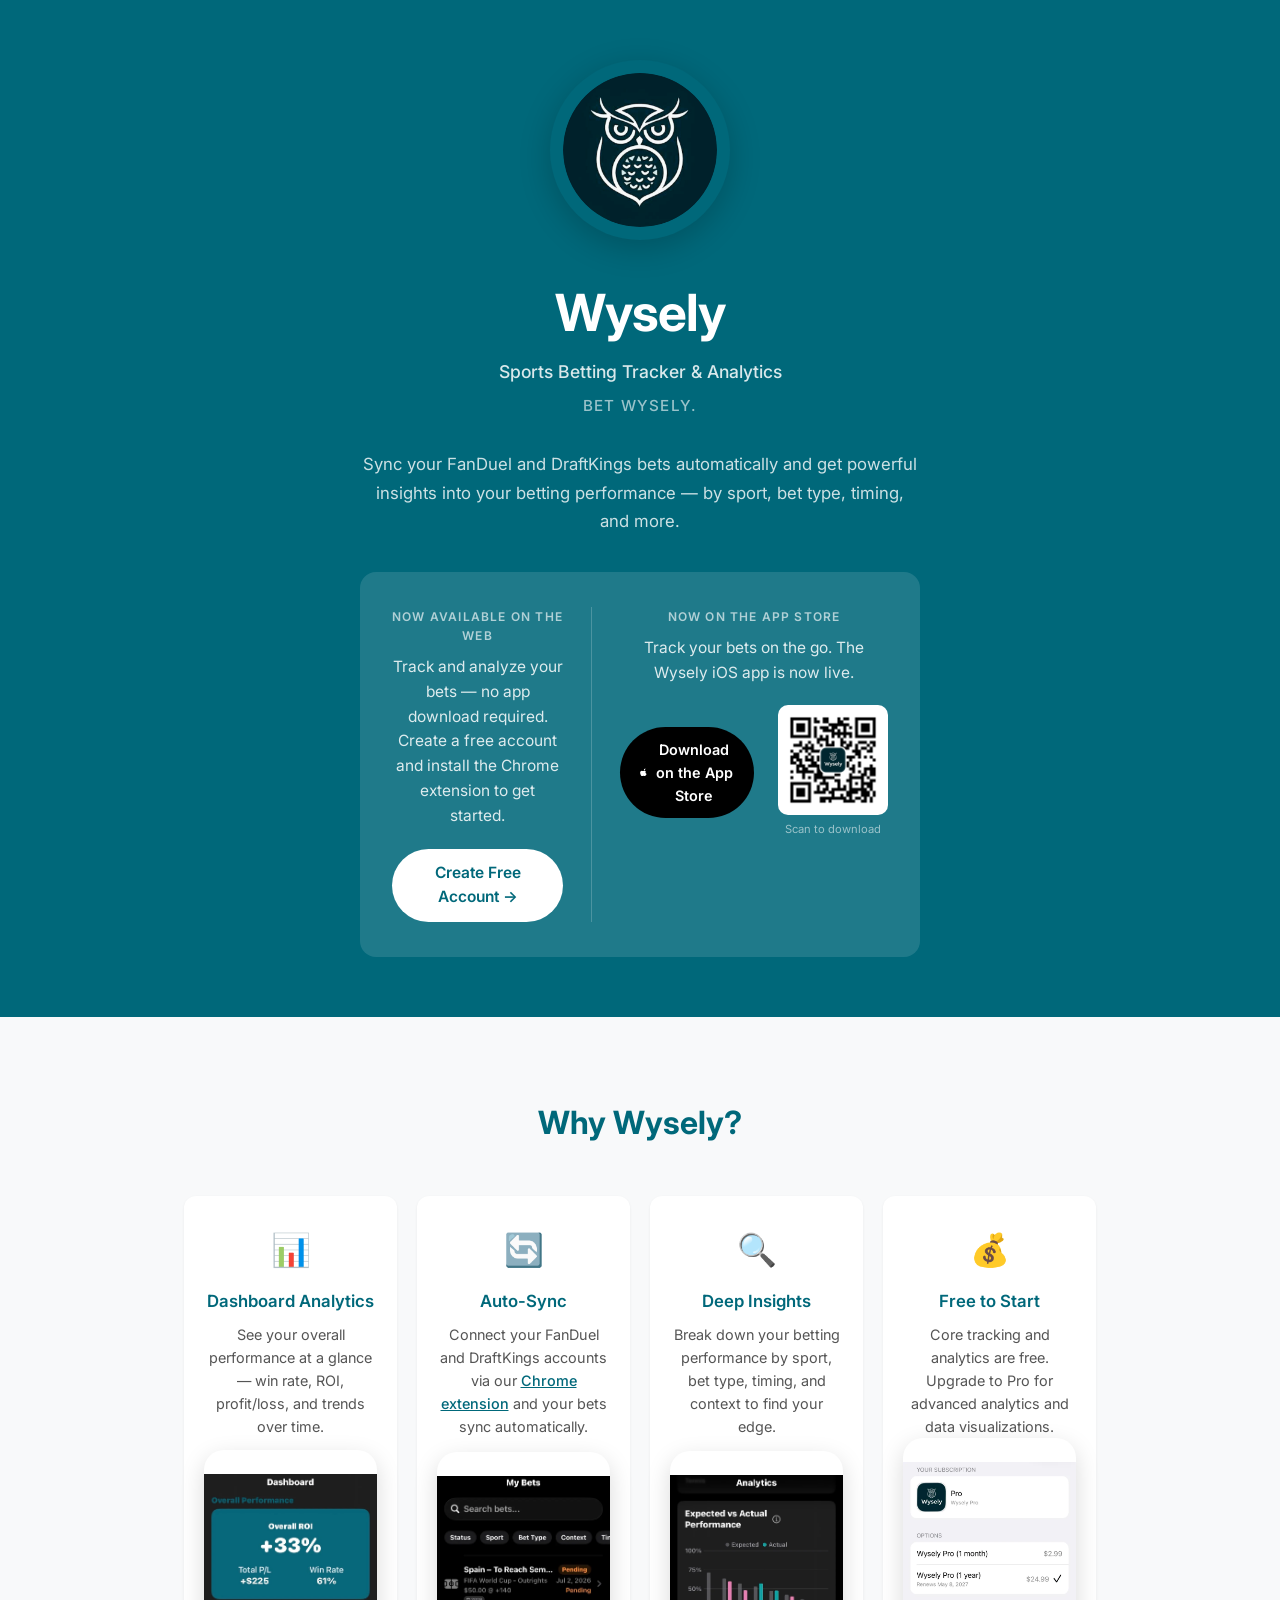
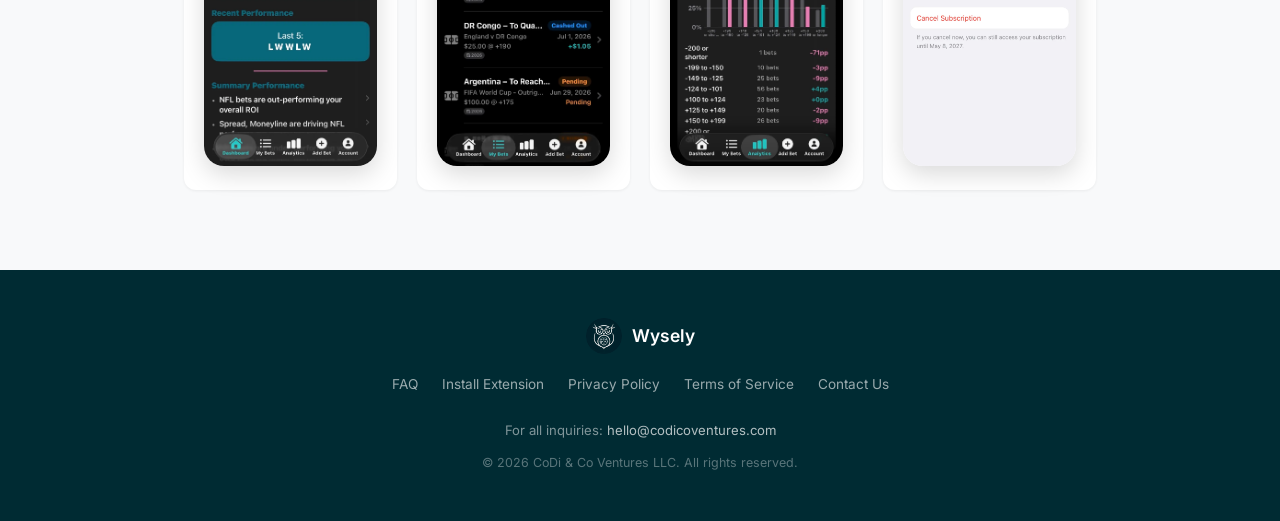
==== commit 4c55256c: "Show web and App Store CTAs side by side in hero Restructure hero card into two equal columns with a" ====
--- a/index.html
+++ b/index.html
@@ -38,27 +38,33 @@
       </p>
 
       <div class="hero-cta-block">
-        <p class="hero-cta-eyebrow">Now Available on the Web</p>
-        <p class="hero-cta-desc">Track and analyze your bets — no app download required. Create a free account and install the Chrome extension to get started.</p>
-        <a href="https://app.wyse-ly.com/signup" class="hero-cta-btn">Create Free Account →</a>
+        <!-- Web CTA -->
+        <div class="hero-cta-col">
+          <p class="hero-cta-eyebrow">Now Available on the Web</p>
+          <p class="hero-cta-desc">Track and analyze your bets — no app download required. Create a free account and install the Chrome extension to get started.</p>
+          <a href="https://app.wyse-ly.com/signup" class="hero-cta-btn">Create Free Account →</a>
+        </div>
 
-        <hr class="hero-divider">
+        <div class="hero-cta-vert-divider"></div>
 
-        <p class="hero-cta-eyebrow" style="margin-top: 0;">Now on the App Store</p>
-        <div class="hero-ios-block">
-          <div class="hero-ios-text-col">
-            <p class="hero-cta-desc" style="margin-bottom: 18px;">Track your bets on the go. The Wysely iOS app is now live.</p>
-            <a href="https://apps.apple.com/us/app/wysely-bet-tracker/id6762209954?itscg=30200&itsct=apps_box_link&mttnsubad=6762209954"
-               class="hero-appstore-btn" target="_blank" rel="noopener">
-              <svg viewBox="0 0 814 1000" width="16" height="16" fill="currentColor" aria-hidden="true">
-                <path d="M788.1 340.9c-5.8 4.5-108.2 62.2-108.2 190.5 0 148.4 130.3 200.9 134.2 202.2-.6 3.2-20.7 71.9-68.7 141.9-42.8 61.6-87.5 123.1-155.5 123.1s-85.5-39.5-164-39.5c-76 0-103.7 40.8-165.9 40.8s-105-42.2-150.3-109.2c-51.5-71.9-93.6-185.5-93.6-294.2 0-166.6 107.8-254.5 214.3-254.5 56.4 0 103.4 37.6 138.7 37.6 33.5 0 86.3-39.5 151.4-39.5 22.3 0 108.4 2 166 76.8zm-162.3-120.1c31.1-36.9 53.1-88.1 53.1-139.3 0-7.1-.6-14.3-1.9-20.1-50.6 1.9-110.8 33.7-147.1 75.8-28.5 32.4-55.1 83.6-55.1 135.5 0 7.8 1.3 15.6 1.9 18.1 3.2.6 8.4 1.3 13.6 1.3 45.4 0 102.5-30.4 135.5-71.3z"/>
-              </svg>
-              Download on the App Store
-            </a>
-          </div>
-          <div class="hero-qr-col">
-            <img src="assets/qr-code-app-store.png" alt="Scan to download Wysely on the App Store" class="hero-qr-code">
-            <p class="hero-qr-caption">Scan to download</p>
+        <!-- App Store CTA -->
+        <div class="hero-cta-col">
+          <p class="hero-cta-eyebrow">Now on the App Store</p>
+          <p class="hero-cta-desc">Track your bets on the go. The Wysely iOS app is now live.</p>
+          <div class="hero-ios-block">
+            <div class="hero-ios-text-col">
+              <a href="https://apps.apple.com/us/app/wysely-bet-tracker/id6762209954?itscg=30200&itsct=apps_box_link&mttnsubad=6762209954"
+                 class="hero-appstore-btn" target="_blank" rel="noopener">
+                <svg viewBox="0 0 814 1000" width="16" height="16" fill="currentColor" aria-hidden="true">
+                  <path d="M788.1 340.9c-5.8 4.5-108.2 62.2-108.2 190.5 0 148.4 130.3 200.9 134.2 202.2-.6 3.2-20.7 71.9-68.7 141.9-42.8 61.6-87.5 123.1-155.5 123.1s-85.5-39.5-164-39.5c-76 0-103.7 40.8-165.9 40.8s-105-42.2-150.3-109.2c-51.5-71.9-93.6-185.5-93.6-294.2 0-166.6 107.8-254.5 214.3-254.5 56.4 0 103.4 37.6 138.7 37.6 33.5 0 86.3-39.5 151.4-39.5 22.3 0 108.4 2 166 76.8zm-162.3-120.1c31.1-36.9 53.1-88.1 53.1-139.3 0-7.1-.6-14.3-1.9-20.1-50.6 1.9-110.8 33.7-147.1 75.8-28.5 32.4-55.1 83.6-55.1 135.5 0 7.8 1.3 15.6 1.9 18.1 3.2.6 8.4 1.3 13.6 1.3 45.4 0 102.5-30.4 135.5-71.3z"/>
+                </svg>
+                Download on the App Store
+              </a>
+            </div>
+            <div class="hero-qr-col">
+              <img src="assets/qr-code-app-store.png" alt="Scan to download Wysely on the App Store" class="hero-qr-code">
+              <p class="hero-qr-caption">Scan to download</p>
+            </div>
           </div>
         </div>
       </div>
--- a/styles.css
+++ b/styles.css
@@ -91,6 +91,31 @@
   border-radius: 16px;
   padding: 35px 32px;
   margin-bottom: 0;
+  display: flex;
+  align-items: stretch;
+  gap: 0;
+}
+
+.hero-cta-col {
+  flex: 1;
+  display: flex;
+  flex-direction: column;
+  padding: 0 28px;
+}
+
+.hero-cta-col:first-child {
+  padding-left: 0;
+}
+
+.hero-cta-col:last-child {
+  padding-right: 0;
+}
+
+.hero-cta-vert-divider {
+  width: 1px;
+  background-color: rgba(255, 255, 255, 0.2);
+  flex-shrink: 0;
+  align-self: stretch;
 }
 
 .hero-cta-eyebrow {
@@ -124,12 +149,6 @@
 .hero-cta-btn:hover {
   opacity: 0.9;
   transform: scale(1.02);
-}
-
-.hero-divider {
-  border: none;
-  border-top: 1px solid rgba(255, 255, 255, 0.2);
-  margin: 28px 0 24px;
 }
 
 .hero-ios-block {
@@ -254,6 +273,21 @@
   }
 }
 
+@media (max-width: 640px) {
+  .hero-cta-block {
+    flex-direction: column;
+    gap: 28px;
+  }
+  .hero-cta-col {
+    padding: 0;
+  }
+  .hero-cta-vert-divider {
+    width: auto;
+    height: 1px;
+    align-self: stretch;
+  }
+}
+
 @media (max-width: 500px) {
   .features-grid {
     grid-template-columns: 1fr;
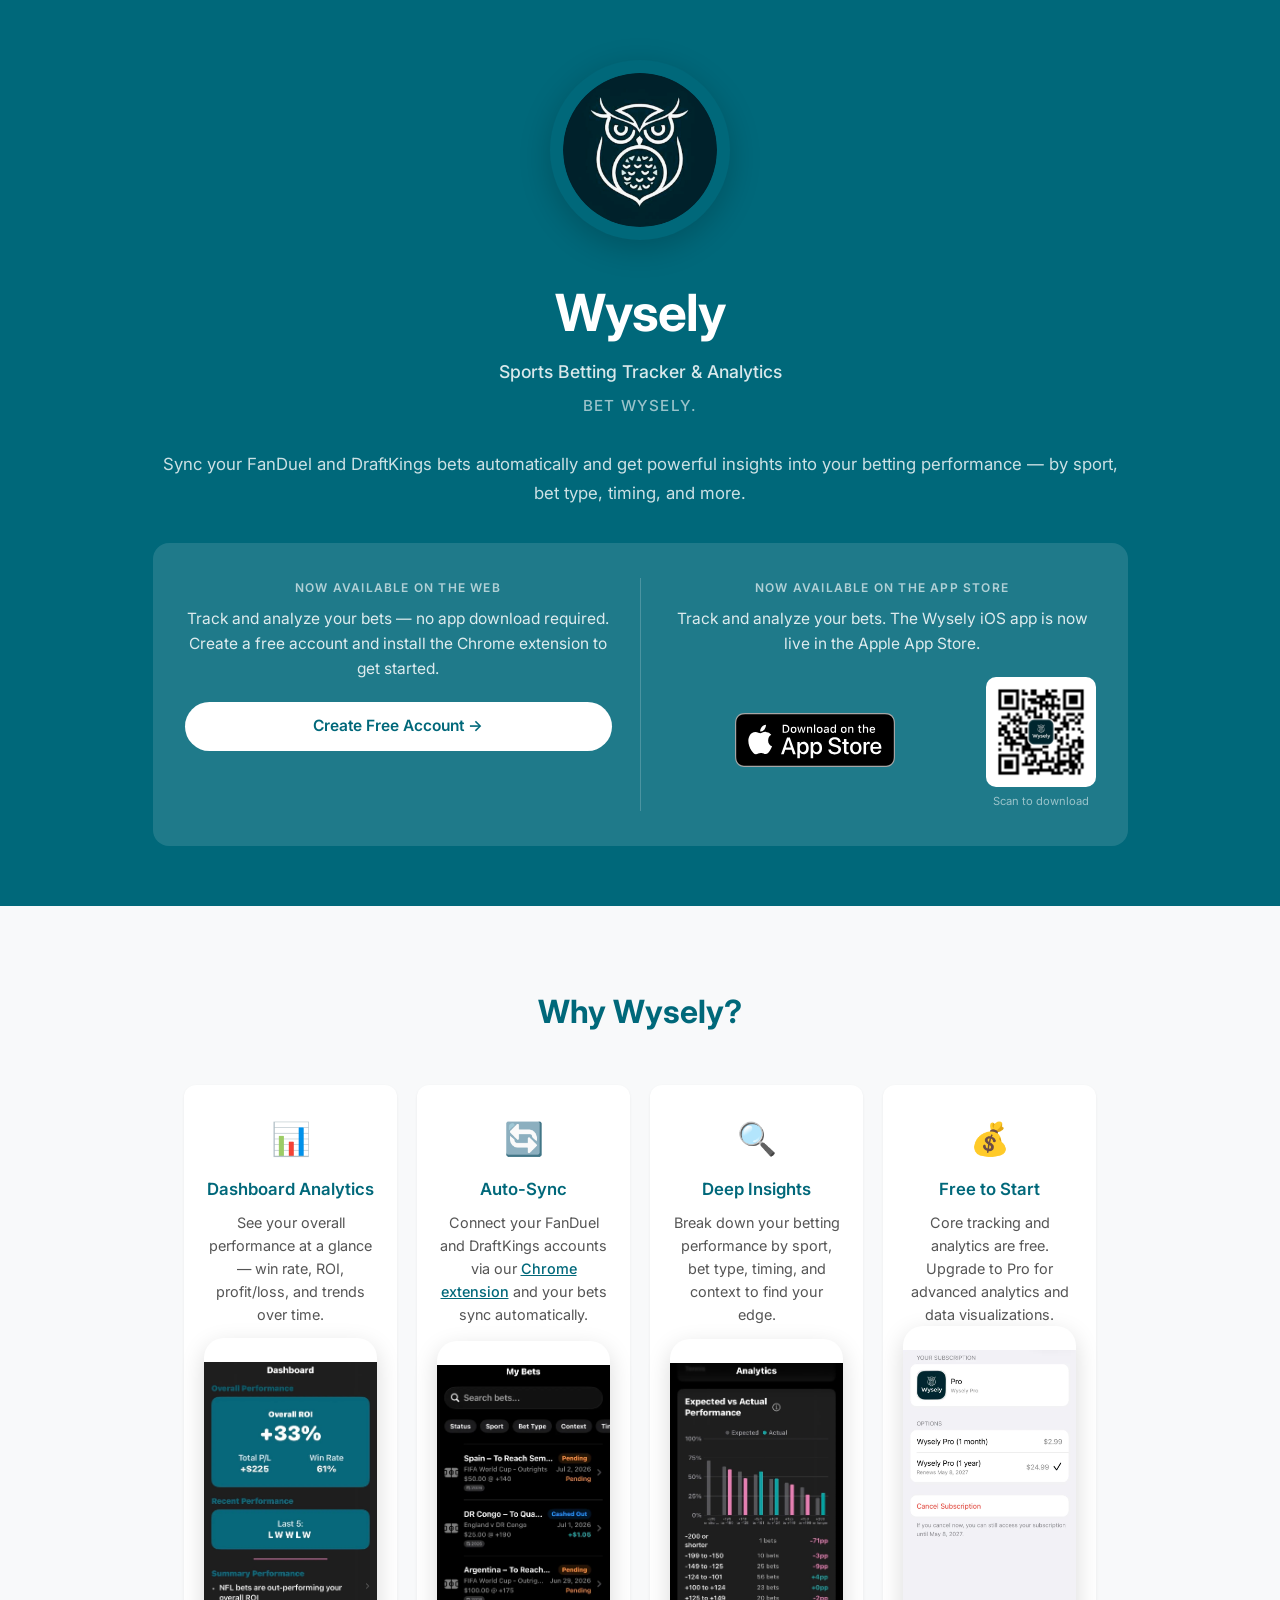
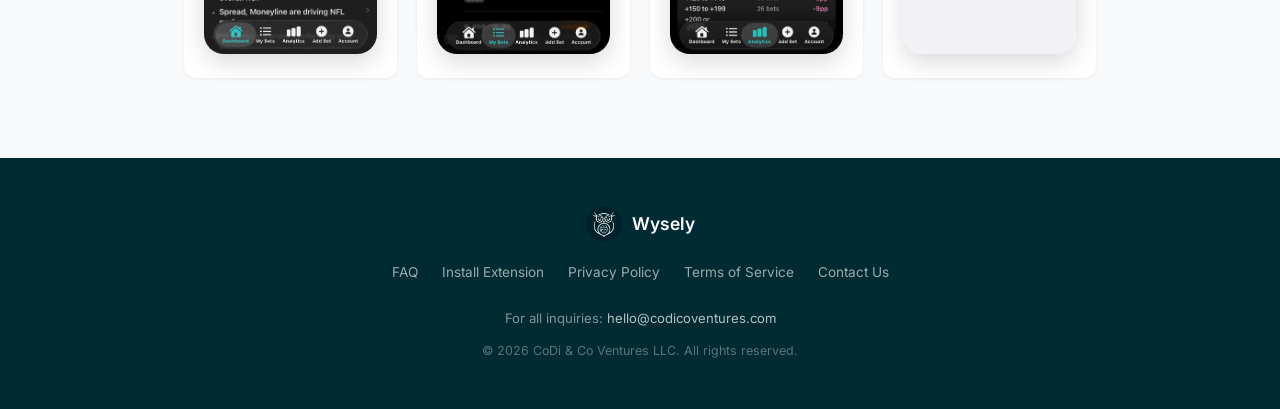
==== commit 9a464a66: "Use official App Store badge and update iOS CTA copy Replace custom button with Apple's official bla" ====
--- a/index.html
+++ b/index.html
@@ -49,16 +49,13 @@
 
         <!-- App Store CTA -->
         <div class="hero-cta-col">
-          <p class="hero-cta-eyebrow">Now on the App Store</p>
-          <p class="hero-cta-desc">Track your bets on the go. The Wysely iOS app is now live.</p>
+          <p class="hero-cta-eyebrow">Now Available on the App Store</p>
+          <p class="hero-cta-desc">Track and analyze your bets. The Wysely iOS app is now live in the Apple App Store.</p>
           <div class="hero-ios-block">
             <div class="hero-ios-text-col">
               <a href="https://apps.apple.com/us/app/wysely-bet-tracker/id6762209954?itscg=30200&itsct=apps_box_link&mttnsubad=6762209954"
-                 class="hero-appstore-btn" target="_blank" rel="noopener">
-                <svg viewBox="0 0 814 1000" width="16" height="16" fill="currentColor" aria-hidden="true">
-                  <path d="M788.1 340.9c-5.8 4.5-108.2 62.2-108.2 190.5 0 148.4 130.3 200.9 134.2 202.2-.6 3.2-20.7 71.9-68.7 141.9-42.8 61.6-87.5 123.1-155.5 123.1s-85.5-39.5-164-39.5c-76 0-103.7 40.8-165.9 40.8s-105-42.2-150.3-109.2c-51.5-71.9-93.6-185.5-93.6-294.2 0-166.6 107.8-254.5 214.3-254.5 56.4 0 103.4 37.6 138.7 37.6 33.5 0 86.3-39.5 151.4-39.5 22.3 0 108.4 2 166 76.8zm-162.3-120.1c31.1-36.9 53.1-88.1 53.1-139.3 0-7.1-.6-14.3-1.9-20.1-50.6 1.9-110.8 33.7-147.1 75.8-28.5 32.4-55.1 83.6-55.1 135.5 0 7.8 1.3 15.6 1.9 18.1 3.2.6 8.4 1.3 13.6 1.3 45.4 0 102.5-30.4 135.5-71.3z"/>
-                </svg>
-                Download on the App Store
+                 target="_blank" rel="noopener">
+                <img src="assets/app-store-badge.svg" alt="Download on the App Store" class="hero-appstore-badge">
               </a>
             </div>
             <div class="hero-qr-col">
--- a/styles.css
+++ b/styles.css
@@ -35,7 +35,7 @@
 }
 
 .hero-content {
-  max-width: 560px;
+  max-width: 975px;
 }
 
 .logo {
@@ -161,21 +161,12 @@
   flex: 1;
 }
 
-.hero-appstore-btn {
-  display: inline-flex;
-  align-items: center;
-  gap: 8px;
-  background-color: #000;
-  color: #fff;
-  font-weight: 600;
-  font-size: 0.9rem;
-  padding: 11px 20px;
-  border-radius: 50px;
-  text-decoration: none;
+.hero-appstore-badge {
+  width: 160px;
   transition: opacity 0.2s ease, transform 0.2s ease;
 }
 
-.hero-appstore-btn:hover {
+.hero-appstore-badge:hover {
   opacity: 0.85;
   transform: scale(1.02);
 }
@@ -273,7 +264,7 @@
   }
 }
 
-@media (max-width: 640px) {
+@media (max-width: 600px) {
   .hero-cta-block {
     flex-direction: column;
     gap: 28px;
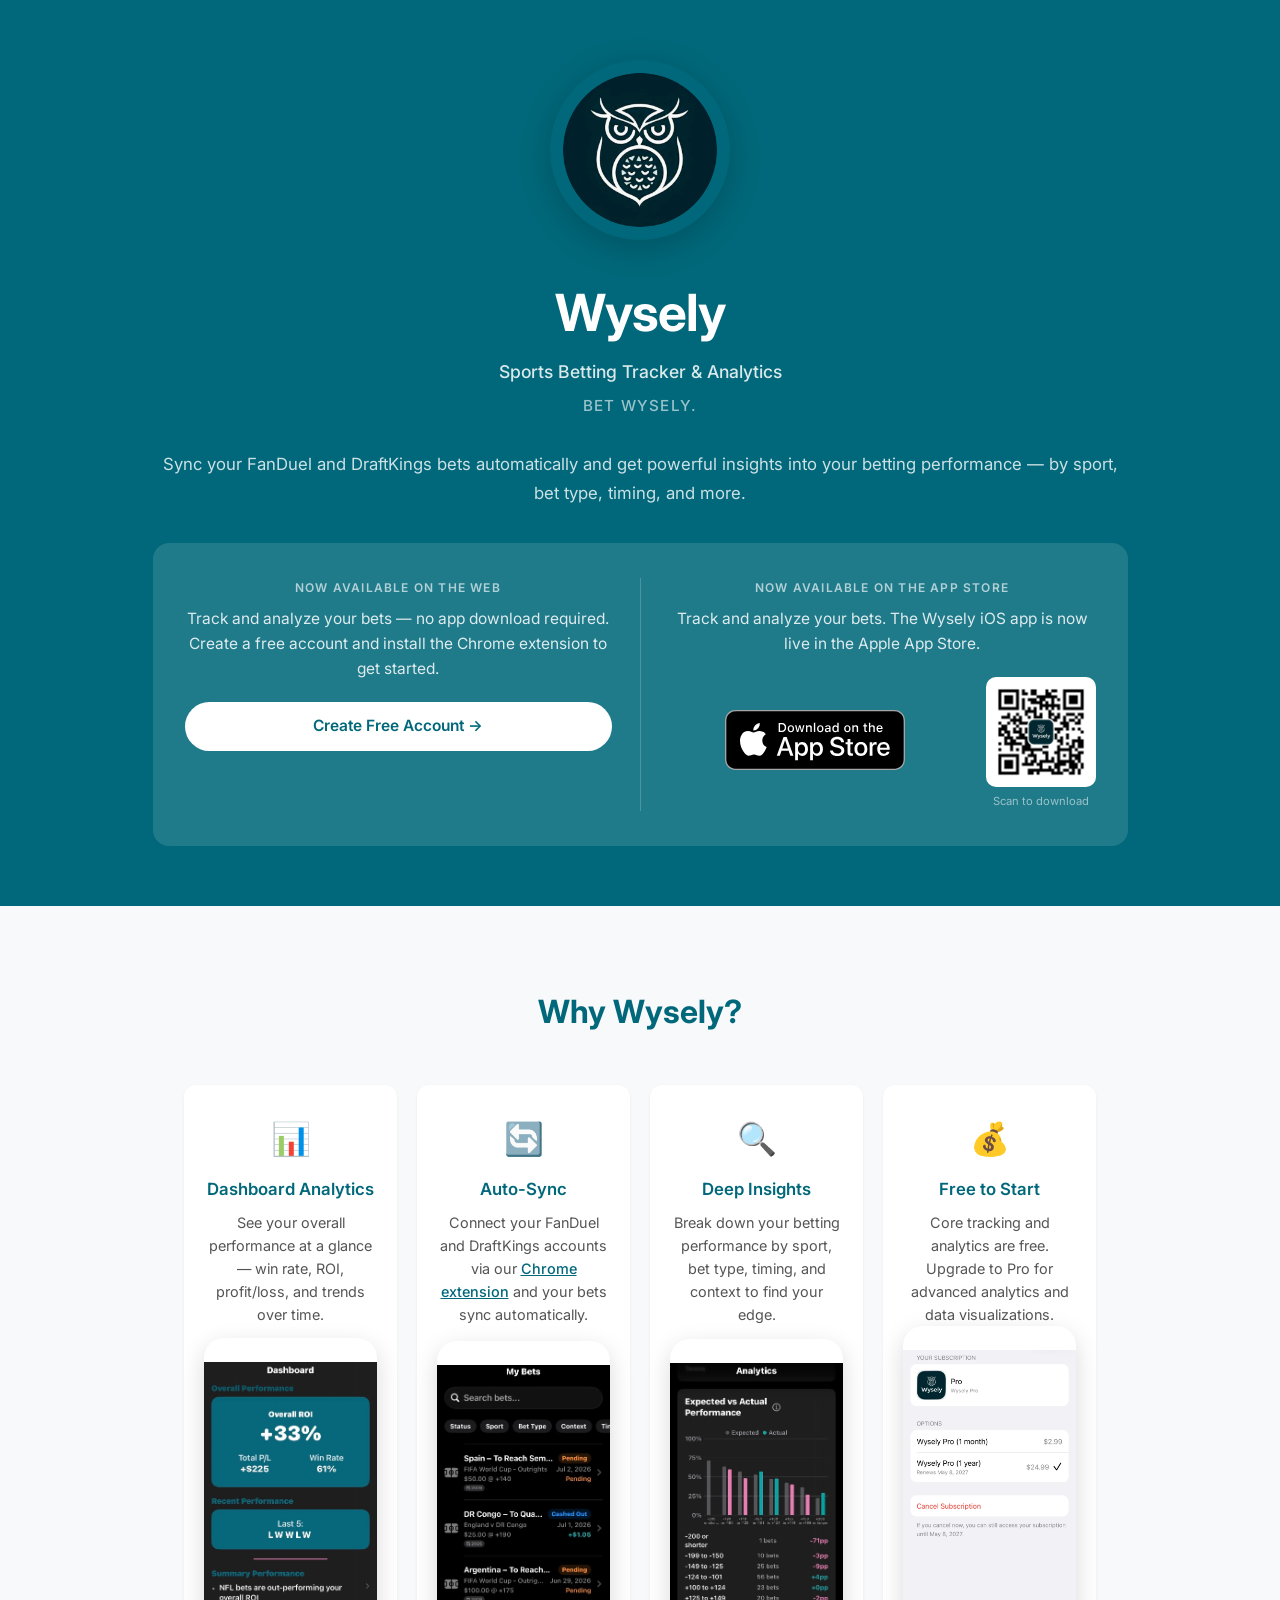
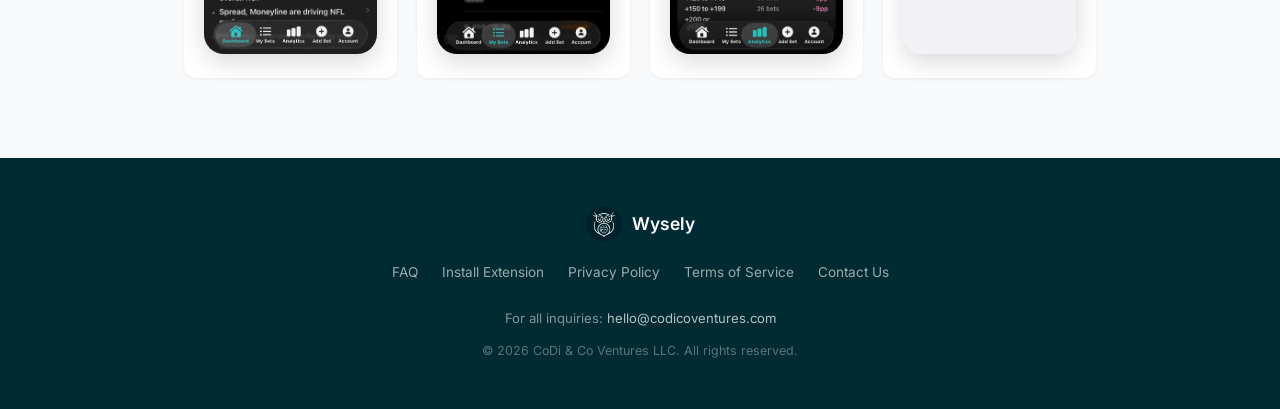
==== commit 51fb5809: "Open web app signup links in new tab across all pages Co-Authored-By: Claude Sonnet 4.6 <noreply@ant" ====
--- a/index.html
+++ b/index.html
@@ -42,7 +42,7 @@
         <div class="hero-cta-col">
           <p class="hero-cta-eyebrow">Now Available on the Web</p>
           <p class="hero-cta-desc">Track and analyze your bets — no app download required. Create a free account and install the Chrome extension to get started.</p>
-          <a href="https://app.wyse-ly.com/signup" class="hero-cta-btn">Create Free Account →</a>
+          <a href="https://app.wyse-ly.com/signup" class="hero-cta-btn" target="_blank" rel="noopener">Create Free Account →</a>
         </div>
 
         <div class="hero-cta-vert-divider"></div>
--- a/styles.css
+++ b/styles.css
@@ -162,7 +162,7 @@
 }
 
 .hero-appstore-badge {
-  width: 160px;
+  width: 180px;
   transition: opacity 0.2s ease, transform 0.2s ease;
 }
 
